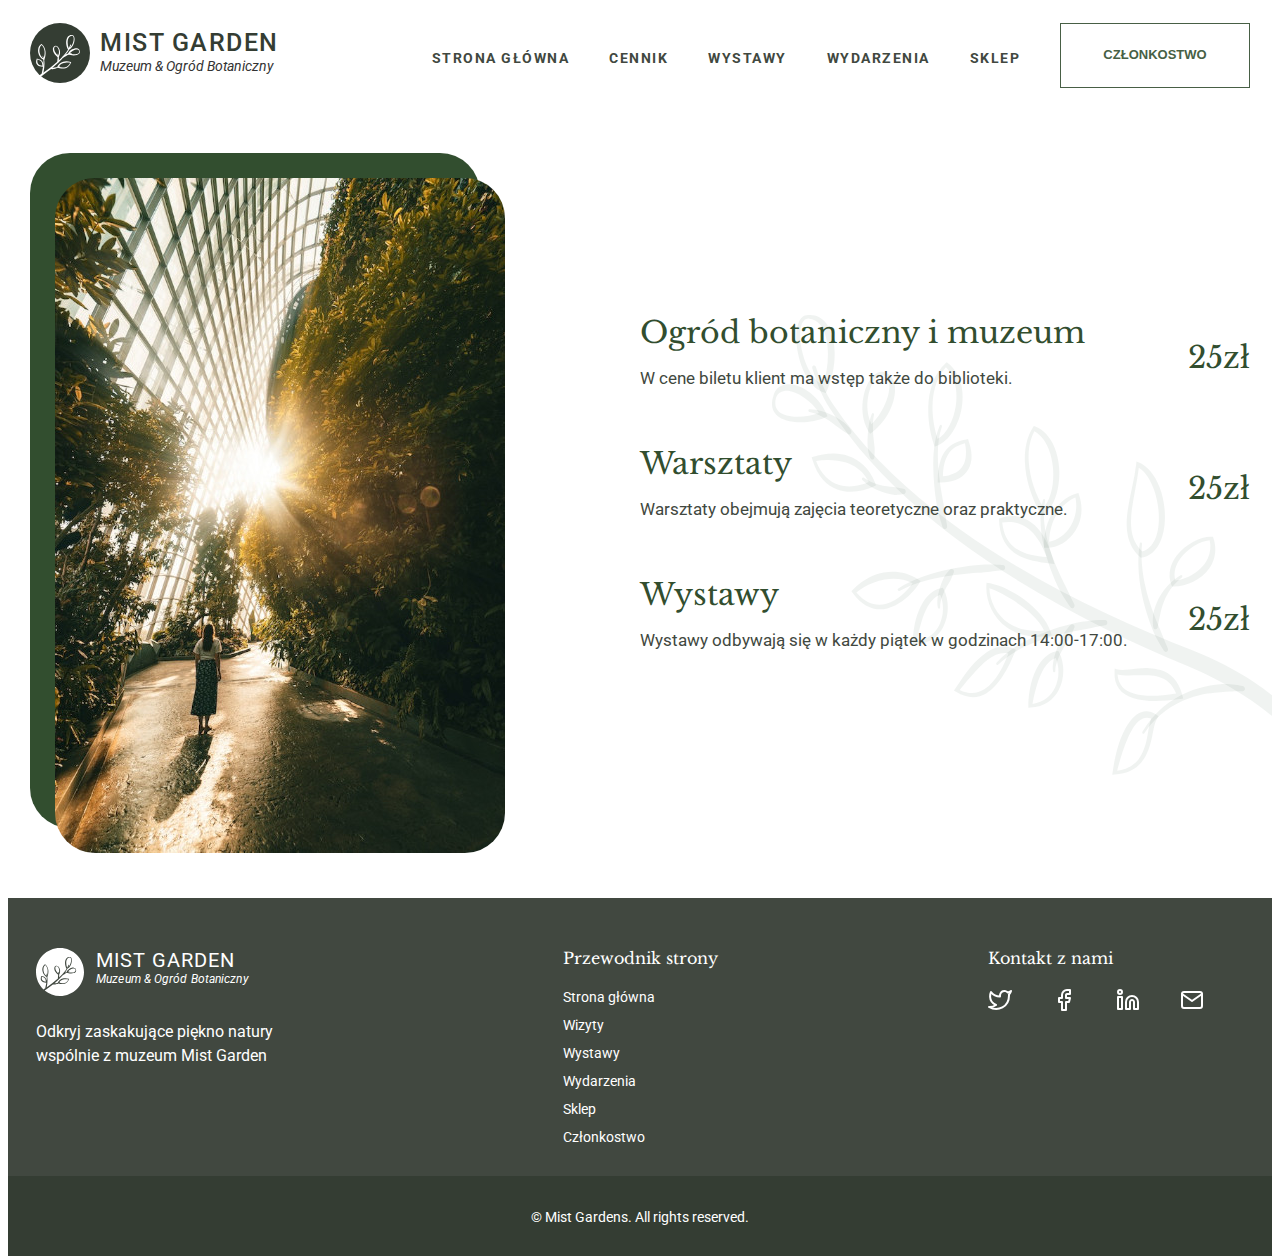
==== pricleList/index.html @ 8dfa7774 "Make price list section" ====
<!DOCTYPE html>
<html lang="en">

<head>
    <meta charset="UTF-8">
    <meta http-equiv="X-UA-Compatible" content="IE=edge">
    <meta name="viewport" content="width=device-width, initial-scale=1.0">
    <title>Document</title>
    <link rel="stylesheet" type="text/css" href="../src/css/first-section.css" />
    <link rel="stylesheet" type="text/css" href="../src/css/footer.css" />
    <link rel="stylesheet" type="text/css" href="../cssSubpages/price-list.css" />
    <link
        href="https://fonts.googleapis.com/css2?family=Libre+Baskerville&family=Roboto:ital,wght@0,300;0,400;0,500;0,700;1,400&display=swap"
        rel="stylesheet">
</head>

<body>
    <div id="price-list-section">
        <header>
            <div class="name-logo">
                <div class="logo">
                    <img src="../src/img/Group.svg">
                </div>
                <div class="name">
                    <h1>MIST GARDEN</h1>
                    <p>Muzeum & Ogród Botaniczny</p>
                </div>
            </div>
            <div id="hamburger-icon" class="menu-icon">
                <input id="checkbox" type="checkbox" name="" id="">
                <div class="hamburger-lines" id="hamburger">
                    <span class="line line1"></span>
                    <span class="line line2"></span>
                    <span class="line line3"></span>
                </div>
            </div>

            <div id="menu" class="menu menu-open">
                <div id="hamburger-menu">
                    <nav>
                        <ul>
                            <li><a class="menu-link" href="../index.html">STRONA GŁÓWNA</a></li>
                            <li><a class="menu-link" href="../pricleList/index.html">CENNIK</a></li>
                            <li><a class="menu-link" href="../exhibitions/index.html">WYSTAWY</a></li>
                            <li class="programs-events"><a class="menu-link" href="../events/index.html">WYDARZENIA</a>
                            </li>
                            <li><a class="menu-link" href="shop/index.html">SKLEP</a></li>
                        </ul>
                        <button class="btn">
                            <svg viewBox="0 0 180 60" class="border-button">
                                <polyline points="179,1 179,59 1,59 1,1 179,1" class="bg-line" />
                                <polyline points="179,1 179,59 1,59 1,1 179,1" class="hl-line" />
                            </svg>
                            <span>CZŁONKOSTWO</span>
                        </button>
                    </nav>
                </div>
            </div>
        </header>
        <div class="price-list-content">
            <div class="price-list-image">
                <div class="green-rectangle"></div>
                <img src="../src/img/garden-sunset-nature.jpg">
            </div>
            <div class="price-list">
                <div class="price-list-row">
                    <div class="price-list-item">
                        <h2>Ogród botaniczny i muzeum</h2>
                        <p>W cene biletu klient ma wstęp także do biblioteki.</p>
                    </div>
                    <div class="price">
                        <h2>25zł</h2>
                    </div>
                </div>
                <div class="price-list-row">
                    <div class="price-list-item">
                        <h2>Warsztaty</h2>
                        <p>Warsztaty obejmują zajęcia teoretyczne oraz praktyczne.</p>
                    </div>
                    <div class="price">
                        <h2>25zł</h2>
                    </div>
                </div>
                <div class="price-list-row">
                    <div class="price-list-item">
                        <h2>Wystawy</h2>
                        <p>Wystawy odbywają się w każdy piątek w godzinach 14:00-17:00.</p>
                    </div>
                    <div class="price">
                        <h2>25zł</h2>
                    </div>
                </div>
                <div class="price-list-branch">
                    <img src="../src/img/Group 2.svg">

                </div>

            </div>
        </div>

        <footer>
            <div class="top-content-footer">
                <div class="first-column">
                    <div class="first-column-flex">
                        <div class="footer-name-logo">
                            <div class="circle-logo">
                                <img src="../src/img/branch.svg">
                            </div>
                            <div class="footer-name">
                                <h4>MIST GARDEN</h4>
                                <h5>Muzeum & Ogród Botaniczny</h5>
                            </div>
                        </div>
                        <div class="footer-text">
                            <p>Odkryj zaskakujące piękno natury wspólnie z muzeum Mist Garden</p>
                        </div>
                    </div>
                </div>
                <div class="second-column">
                    <div class="second-column-flex">
                        <div class="footer-title">
                            <h4>Przewodnik strony</h4>
                        </div>
                        <div class="container-text-link">
                            <div class="text-link">
                                <a href="#">Strona główna</a>
                            </div>
                            <div class="text-link">
                                <a href="#">Wizyty</a>
                            </div>
                            <div class="text-link">
                                <a href="#">Wystawy</a>
                            </div>
                            <div class="text-link">
                                <a href="#">Wydarzenia</a>
                            </div>
                            <div class="text-link">
                                <a href="#">Sklep</a>
                            </div>
                            <div class="text-link">
                                <a href="#">Członkostwo</a>
                            </div>
                        </div>
                    </div>
                </div>
                <div class="third-column">
                    <div class="third-column-flex">
                        <div class="footer-title">
                            <h4>Kontakt z nami</h4>
                        </div>
                        <div class="icons">
                            <div class="social-media">
                                <a href="#"><img src="../src/img/twitter.svg"></a>
                            </div>
                            <div class="social-media">
                                <a href="#"><img src="../src/img/facebook.svg"></a>
                            </div>
                            <div class="social-media">
                                <a href="#"><img src="../src/img/linkedin.svg"></a>
                            </div>
                            <div class="social-media">
                                <a href="#"><img src="../src/img/mail.svg"></a>
                            </div>
                        </div>
                    </div>
                </div>
            </div>
            <div class="bottom-content-footer">
                <div class="end-text-footer">
                    <h5>© <span id="year"></span> Mist Gardens. All rights reserved.</h5>
                </div>
            </div>
        </footer>
    </div>
</body>

</html>
---- src/css/first-section.css ----
@import url('https://fonts.googleapis.com/css2?family=Libre+Baskerville&family=Roboto:ital,wght@0,300;0,400;0,500;0,700;1,400&display=swap');

#first-section {
    height: 892px;
    background-color: #FFFFFF;
}

header {
    display: flex;
    max-width: 1220px;
    margin: auto;
}

nav {
    display: flex;
}

.logo {
    width: 60px;
    height: 60px;
    background-color: #343D33;
    border-radius: 60px;
}

.logo img {
    width: 130px;
    height: 95px;
    transform: scaleX(-1);
    margin-left: -70px;
    margin-top: 12px;
}

.name-logo {
    margin-top: 15px;
    width: 25%;
    display: flex;
}

.name {
    margin-top: 5px;
    margin-left: 10px;
}

.name h1 {
    font-family: roboto;
    font-weight: 500;
    font-size: 25px;
    color: #343D33;
    margin: 0;
    letter-spacing: 1.5px;
    margin-bottom: 1px;
    text-transform: uppercase;
}

.name p {
    font-family: roboto;
    font-weight: 400;
    font-size: 14px;
    color: #333333;
    margin: 0;
    font-style: italic;
}

#hamburger-menu {
    display: flex;
    width: 100%;
    justify-content: flex-end;
}

#hamburger-menu ul {
    display: flex;
    list-style: none;
    align-items: center;
}


#menu {
    display: block;
}

.menu {
    display: flex;
    height: 45px;
    width: 75%;
    margin-top: 15px;
    align-items: center;
    justify-content: flex-end;
    z-index: 100;

}

.menu-icon input {
    /* position: absolute; */
    height: 22px;
    width: 28px;
    margin: 0;
    opacity: 0;
}

.menu-icon {
    display: none;
}

.menu-open {
    display: flex;
}

.menu-open ul {
    padding: 0;
    margin-top: 20px;
    display: flex;
}

.menu-open li {
    list-style: none;
}


.menu a {
    font-family: roboto;
    font-weight: 700;
    color: #414840;
    margin: 0;
    margin-right: 40px;
    text-decoration: none;
    font-size: 14px;
    letter-spacing: 1.5px;
    text-transform: uppercase;
}

.menu-button {
    margin-top: 5px;
}

.menu h5 {
    font-family: roboto;
    font-weight: 700;
    color: #414840;
    margin: 0;
    font-size: 14px;
    letter-spacing: 1.5px;
    text-transform: uppercase;
}

.btn {
    position: relative;
    width: 190px;
    height: 65px;
    cursor: pointer;
    background: transparent;
    border: 1.5px solid #475F45;
    outline: none;
    transition: 1s ease-in-out;
}

svg {
    position: absolute;
    left: 0;
    top: 0;
    fill: none;
    stroke: #475F45;
    stroke-dasharray: 150 480;
    stroke-dashoffset: 150;
    transition: 1s ease-in-out;
}

.btn span {
    color: #475F45;
    font-size: 13px;
    font-weight: 700;
    position: relative;
    top: -1px;
}

.btn:hover {
    transition: 1s ease-in-out;
    background: transparent;
}

.btn-first-section:hover {
    transition: 1s ease-in-out;
    background: #475F45;
}

.btn:hover svg {
    stroke-dashoffset: -480;
}

.btn-first-section svg {
    position: absolute;
    left: 0;
    top: 0;
    fill: none;
    stroke: #FFF;
    stroke-dasharray: 150 480;
    stroke-dashoffset: 150;
    transition: 1s ease-in-out;
}

.first-section-content {
    display: flex;
    height: 90%;
    align-items: center;
    margin: auto;
    max-width: 1220px;
}

.left-content {
    width: 50%;
}

.page-title h1 {
    font-size: 53px;
    font-family: Libre Baskerville;
    font-weight: 400;
    color: #343D33;
    margin: 0;
}

.page-title h2 {
    font-family: Roboto;
    font-weight: 300;
    color: #414840;
    width: 390px;
    margin: 0;
    margin-top: 15px;
}

.btn-text span {
    font-size: 18px;
    text-transform: uppercase;
}

.btn-first-section {
    margin-right: 40px;
    background-color: #475F45;
}

.btn-first-section span {
    color: white;
}

.buttons {
    display: flex;
    margin-top: 32px;
}

.right-content {
    width: 50%;
    display: flex;
    justify-content: flex-end;
}

.border-and-img {
    display: flex;
}

.img-in-border {
    position: absolute;
    margin-top: 10px;
    margin-left: 10px;
}
---- src/css/footer.css ----
footer {
    height: 352px;
    background-color: #414840;
}

.top-content-footer {
    display: flex;
    margin: auto;
    padding-top: 50px;
    justify-content: center;
    max-width: 1220px;
    padding-bottom: 20px;
}

.first-column {
    width: 33%;
    display: flex;
    justify-content: flex-start;
}

.footer-name-logo {
    display: flex;
}

.footer-name {
    margin-left: 12px;
}

.footer-name h4 {
    font-family: Roboto;
    font-weight: 400;
    font-size: 20px;
    color: #FFFFFF;
    letter-spacing: 1px;
    margin: 0;
}

.footer-name h5 {
    font-family: Roboto;
    font-style: italic;
    font-weight: 400;
    font-size: 12px;
    letter-spacing: 0.1px;
    color: #FFFFFF;
    margin: 0;
}

.footer-text {
    margin-top: 20px;
}

.footer-text p {
    font-family: Roboto;
    font-weight: 400;
    font-size: 16px;
    color: #FFFFFF;
    line-height: 24px;
    width: 269px;
    margin: 0;
}

.second-column {
    width: 33%;
    display: flex;
    justify-content: center;
}

.footer-title h4 {
    font-family: Libre Baskerville;
    font-weight: 400;
    font-size: 16px;
    color: #FFFFFF;
    margin: 0;
}

.text-link {
    margin-bottom: 10px;
}

.text-link a {
    font-family: Roboto;
    font-weight: 400;
    font-size: 14px;
    color: #FFFFFF;
    margin: 0;
    text-decoration: none;
}

.third-column {
    width: 33%;
    display: flex;
    justify-content: flex-end;
}

.container-text-link {
    margin-top: 20px;
}

.icons {
    display: flex;
}

.social-media {
    margin-right: 40px;
    margin-top: 20px;
}

.end-text-footer h5 {
    font-family: Roboto;
    font-weight: 400;
    font-size: 14px;
    color: #FFFFFF;
    align-items: center;
    padding-top: 10px;
    text-decoration: none;
}

.bottom-content-footer {
    height: 80px;
    background-color: #343D33;
    display: flex;
    justify-content: center;
}
---- cssSubpages/price-list.css ----
#price-list-section {
    position: relative;
}

.price-list-content {
    display: flex;
    max-width: 1220px;
    margin: auto;
    margin-top: 70px;
    margin-bottom: 70px;
}

.price-list-image {
    display: flex;
    width: 50%;
}

.green-rectangle {
    width: 450px;
    height: 675px;
    background-color: #324E2F;
    border-radius: 40px;
}

.price-list-image img {
    border-radius: 40px;
    position: absolute;
    margin-top: 25px;
    margin-left: 25px;
}

.price-list {
    width: 50%;
    margin: auto;
}

.price-list-row {
    display: flex;
    justify-content: space-between;
    margin: 40px 0;
}

.price-list-item h2 {
    margin: 0;
    font-family: Libre Baskerville;
    font-size: 30px;
    color: #324E2F;
    font-weight: 400;
}

.price-list-item p {
    font-family: roboto;
    font-size: 17px;
    color: #414840;
}

.price h2 {
    font-family: Libre Baskerville;
    font-size: 30px;
    color: #324E2F;
    font-weight: 400;
}

.price-list-branch img {
    z-index: -1;
    position: absolute;
    right: 0;
    bottom: 35%;
}
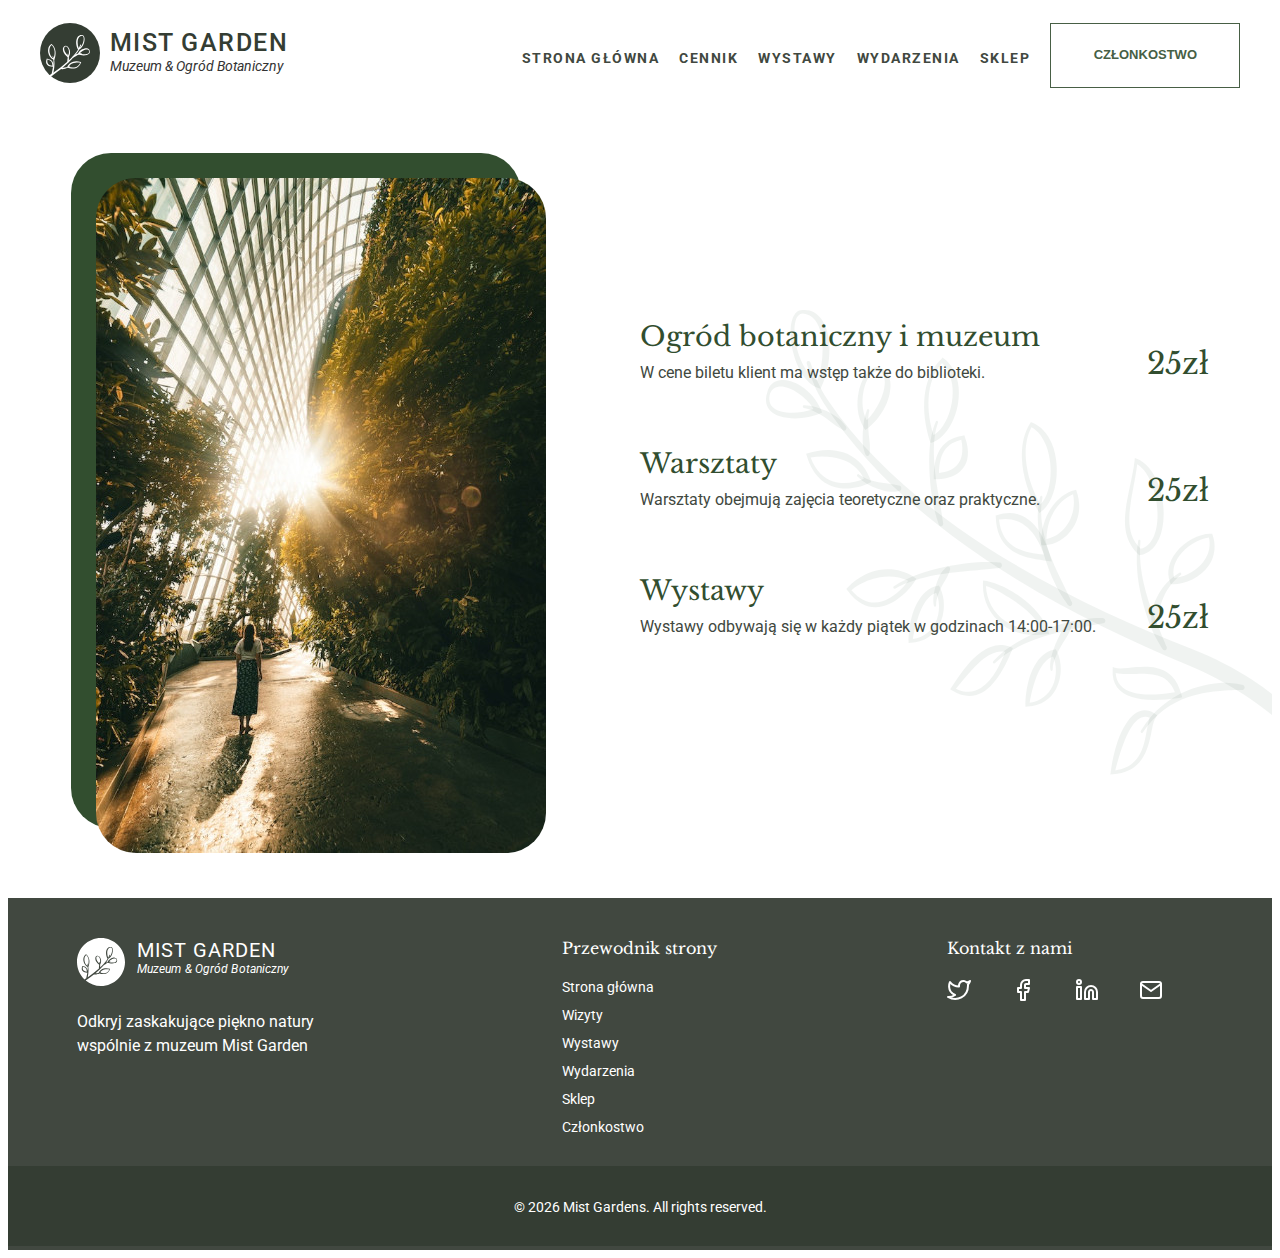
==== commit 87a34cd2: "Make responsive price list page" ====
--- a/pricleList/index.html
+++ b/pricleList/index.html
@@ -8,170 +8,184 @@
     <title>Document</title>
     <link rel="stylesheet" type="text/css" href="../src/css/first-section.css" />
     <link rel="stylesheet" type="text/css" href="../src/css/footer.css" />
-    <link rel="stylesheet" type="text/css" href="../cssSubpages/price-list.css" />
+    <link rel="stylesheet" type="text/css" href="../price-list-css/price-list.css" />
+    <link rel="stylesheet" type="text/css" href="../price-list-css/responsive-price-list/max-width1800.css" />
+    <link rel="stylesheet" type="text/css" href="../price-list-css/responsive-price-list/max-width1400.css" />
+    <link rel="stylesheet" type="text/css" href="../price-list-css/responsive-price-list/max-width1200.css" />
+    <link rel="stylesheet" type="text/css" href="../price-list-css/responsive-price-list/max-width992.css" />
+    <link rel="stylesheet" type="text/css" href="../price-list-css/responsive-price-list/max-width768.css" />
+    <link rel="stylesheet" type="text/css" href="../price-list-css/responsive-price-list/max-width620.css" />
+    <link rel="stylesheet" type="text/css" href="../price-list-css/responsive-price-list/max-width550.css" />
+    <link rel="stylesheet" type="text/css" href="../price-list-css/responsive-price-list/max-width414.css" />
+    <link rel="stylesheet" type="text/css" href="../price-list-css/responsive-price-list/max-width300.css" />
     <link
         href="https://fonts.googleapis.com/css2?family=Libre+Baskerville&family=Roboto:ital,wght@0,300;0,400;0,500;0,700;1,400&display=swap"
         rel="stylesheet">
 </head>
 
 <body>
-    <div id="price-list-section">
-        <header>
-            <div class="name-logo">
-                <div class="logo">
-                    <img src="../src/img/Group.svg">
+    <div>
+        <div id="price-list-section">
+            <header>
+                <div class="name-logo">
+                    <div class="logo">
+                        <img src="../src/img/Group.svg">
+                    </div>
+                    <div class="name">
+                        <h1>MIST GARDEN</h1>
+                        <p>Muzeum & Ogród Botaniczny</p>
+                    </div>
                 </div>
-                <div class="name">
-                    <h1>MIST GARDEN</h1>
-                    <p>Muzeum & Ogród Botaniczny</p>
+                <div id="hamburger-icon" class="menu-icon">
+                    <input id="checkbox" type="checkbox" name="" id="">
+                    <div class="hamburger-lines" id="hamburger">
+                        <span class="line line1"></span>
+                        <span class="line line2"></span>
+                        <span class="line line3"></span>
+                    </div>
                 </div>
-            </div>
-            <div id="hamburger-icon" class="menu-icon">
-                <input id="checkbox" type="checkbox" name="" id="">
-                <div class="hamburger-lines" id="hamburger">
-                    <span class="line line1"></span>
-                    <span class="line line2"></span>
-                    <span class="line line3"></span>
+
+                <div id="menu" class="menu menu-open">
+                    <div id="hamburger-menu">
+                        <nav>
+                            <ul>
+                                <li><a class="menu-link" href="../index.html">STRONA GŁÓWNA</a></li>
+                                <li><a class="menu-link" href="../pricleList/index.html">CENNIK</a></li>
+                                <li><a class="menu-link" href="../exhibitions/index.html">WYSTAWY</a></li>
+                                <li class="programs-events"><a class="menu-link"
+                                        href="../events/index.html">WYDARZENIA</a>
+                                </li>
+                                <li><a class="menu-link" href="shop/index.html">SKLEP</a></li>
+                            </ul>
+                            <button class="btn">
+                                <svg viewBox="0 0 180 60" class="border-button">
+                                    <polyline points="179,1 179,59 1,59 1,1 179,1" class="bg-line" />
+                                    <polyline points="179,1 179,59 1,59 1,1 179,1" class="hl-line" />
+                                </svg>
+                                <span>CZŁONKOSTWO</span>
+                            </button>
+                        </nav>
+                    </div>
+                </div>
+            </header>
+            <div class="price-list-content">
+                <div class="price-list-image">
+                    <div class="green-rectangle"></div>
+                    <img src="../src/img/garden-sunset-nature.jpg">
+                </div>
+                <div class="price-list">
+                    <div class="price-list-row">
+                        <div class="price-list-item">
+                            <h2>Ogród botaniczny i muzeum</h2>
+                            <p>W cene biletu klient ma wstęp także do biblioteki.</p>
+                        </div>
+                        <div class="price">
+                            <h2>25zł</h2>
+                        </div>
+                    </div>
+                    <div class="price-list-row">
+                        <div class="price-list-item">
+                            <h2>Warsztaty</h2>
+                            <p>Warsztaty obejmują zajęcia teoretyczne oraz praktyczne.</p>
+                        </div>
+                        <div class="price">
+                            <h2>25zł</h2>
+                        </div>
+                    </div>
+                    <div class="price-list-row">
+                        <div class="price-list-item">
+                            <h2>Wystawy</h2>
+                            <p>Wystawy odbywają się w każdy piątek w godzinach 14:00-17:00.</p>
+                        </div>
+                        <div class="price">
+                            <h2>25zł</h2>
+                        </div>
+                    </div>
+                    <div class="price-list-branch">
+                        <img src="../src/img/Group 2.svg">
+
+                    </div>
+
                 </div>
             </div>
 
-            <div id="menu" class="menu menu-open">
-                <div id="hamburger-menu">
-                    <nav>
-                        <ul>
-                            <li><a class="menu-link" href="../index.html">STRONA GŁÓWNA</a></li>
-                            <li><a class="menu-link" href="../pricleList/index.html">CENNIK</a></li>
-                            <li><a class="menu-link" href="../exhibitions/index.html">WYSTAWY</a></li>
-                            <li class="programs-events"><a class="menu-link" href="../events/index.html">WYDARZENIA</a>
-                            </li>
-                            <li><a class="menu-link" href="shop/index.html">SKLEP</a></li>
-                        </ul>
-                        <button class="btn">
-                            <svg viewBox="0 0 180 60" class="border-button">
-                                <polyline points="179,1 179,59 1,59 1,1 179,1" class="bg-line" />
-                                <polyline points="179,1 179,59 1,59 1,1 179,1" class="hl-line" />
-                            </svg>
-                            <span>CZŁONKOSTWO</span>
-                        </button>
-                    </nav>
-                </div>
-            </div>
-        </header>
-        <div class="price-list-content">
-            <div class="price-list-image">
-                <div class="green-rectangle"></div>
-                <img src="../src/img/garden-sunset-nature.jpg">
-            </div>
-            <div class="price-list">
-                <div class="price-list-row">
-                    <div class="price-list-item">
-                        <h2>Ogród botaniczny i muzeum</h2>
-                        <p>W cene biletu klient ma wstęp także do biblioteki.</p>
-                    </div>
-                    <div class="price">
-                        <h2>25zł</h2>
-                    </div>
-                </div>
-                <div class="price-list-row">
-                    <div class="price-list-item">
-                        <h2>Warsztaty</h2>
-                        <p>Warsztaty obejmują zajęcia teoretyczne oraz praktyczne.</p>
-                    </div>
-                    <div class="price">
-                        <h2>25zł</h2>
-                    </div>
-                </div>
-                <div class="price-list-row">
-                    <div class="price-list-item">
-                        <h2>Wystawy</h2>
-                        <p>Wystawy odbywają się w każdy piątek w godzinach 14:00-17:00.</p>
-                    </div>
-                    <div class="price">
-                        <h2>25zł</h2>
-                    </div>
-                </div>
-                <div class="price-list-branch">
-                    <img src="../src/img/Group 2.svg">
-
-                </div>
-
-            </div>
-        </div>
-
-        <footer>
-            <div class="top-content-footer">
-                <div class="first-column">
-                    <div class="first-column-flex">
-                        <div class="footer-name-logo">
-                            <div class="circle-logo">
-                                <img src="../src/img/branch.svg">
+            <footer>
+                <div class="top-content-footer">
+                    <div class="first-column">
+                        <div class="first-column-flex">
+                            <div class="footer-name-logo">
+                                <div class="circle-logo">
+                                    <img src="../src/img/branch.svg">
+                                </div>
+                                <div class="footer-name">
+                                    <h4>MIST GARDEN</h4>
+                                    <h5>Muzeum & Ogród Botaniczny</h5>
+                                </div>
                             </div>
-                            <div class="footer-name">
-                                <h4>MIST GARDEN</h4>
-                                <h5>Muzeum & Ogród Botaniczny</h5>
+                            <div class="footer-text">
+                                <p>Odkryj zaskakujące piękno natury wspólnie z muzeum Mist Garden</p>
                             </div>
                         </div>
-                        <div class="footer-text">
-                            <p>Odkryj zaskakujące piękno natury wspólnie z muzeum Mist Garden</p>
+                    </div>
+                    <div class="second-column">
+                        <div class="second-column-flex">
+                            <div class="footer-title">
+                                <h4>Przewodnik strony</h4>
+                            </div>
+                            <div class="container-text-link">
+                                <div class="text-link">
+                                    <a href="#">Strona główna</a>
+                                </div>
+                                <div class="text-link">
+                                    <a href="#">Wizyty</a>
+                                </div>
+                                <div class="text-link">
+                                    <a href="#">Wystawy</a>
+                                </div>
+                                <div class="text-link">
+                                    <a href="#">Wydarzenia</a>
+                                </div>
+                                <div class="text-link">
+                                    <a href="#">Sklep</a>
+                                </div>
+                                <div class="text-link">
+                                    <a href="#">Członkostwo</a>
+                                </div>
+                            </div>
                         </div>
                     </div>
-                </div>
-                <div class="second-column">
-                    <div class="second-column-flex">
-                        <div class="footer-title">
-                            <h4>Przewodnik strony</h4>
-                        </div>
-                        <div class="container-text-link">
-                            <div class="text-link">
-                                <a href="#">Strona główna</a>
+                    <div class="third-column">
+                        <div class="third-column-flex">
+                            <div class="footer-title">
+                                <h4>Kontakt z nami</h4>
                             </div>
-                            <div class="text-link">
-                                <a href="#">Wizyty</a>
-                            </div>
-                            <div class="text-link">
-                                <a href="#">Wystawy</a>
-                            </div>
-                            <div class="text-link">
-                                <a href="#">Wydarzenia</a>
-                            </div>
-                            <div class="text-link">
-                                <a href="#">Sklep</a>
-                            </div>
-                            <div class="text-link">
-                                <a href="#">Członkostwo</a>
+                            <div class="icons">
+                                <div class="social-media">
+                                    <a href="#"><img src="../src/img/twitter.svg"></a>
+                                </div>
+                                <div class="social-media">
+                                    <a href="#"><img src="../src/img/facebook.svg"></a>
+                                </div>
+                                <div class="social-media">
+                                    <a href="#"><img src="../src/img/linkedin.svg"></a>
+                                </div>
+                                <div class="social-media">
+                                    <a href="#"><img src="../src/img/mail.svg"></a>
+                                </div>
                             </div>
                         </div>
                     </div>
                 </div>
-                <div class="third-column">
-                    <div class="third-column-flex">
-                        <div class="footer-title">
-                            <h4>Kontakt z nami</h4>
-                        </div>
-                        <div class="icons">
-                            <div class="social-media">
-                                <a href="#"><img src="../src/img/twitter.svg"></a>
-                            </div>
-                            <div class="social-media">
-                                <a href="#"><img src="../src/img/facebook.svg"></a>
-                            </div>
-                            <div class="social-media">
-                                <a href="#"><img src="../src/img/linkedin.svg"></a>
-                            </div>
-                            <div class="social-media">
-                                <a href="#"><img src="../src/img/mail.svg"></a>
-                            </div>
-                        </div>
+                <div class="bottom-content-footer">
+                    <div class="end-text-footer">
+                        <h5>© <span id="year"></span> Mist Gardens. All rights reserved.</h5>
                     </div>
                 </div>
-            </div>
-            <div class="bottom-content-footer">
-                <div class="end-text-footer">
-                    <h5>© <span id="year"></span> Mist Gardens. All rights reserved.</h5>
-                </div>
-            </div>
-        </footer>
+            </footer>
+        </div>
     </div>
+    <script src="../src/js/menu.js"></script>
+    <script src="../src/js/date.js"></script>
 </body>
 
 </html>--- a/price-list-css/price-list.css
+++ b/price-list-css/price-list.css
@@ -0,0 +1,69 @@
+#price-list-section {
+    position: relative;
+}
+
+.price-list-content {
+    display: flex;
+    max-width: 1220px;
+    margin: auto;
+    margin-top: 70px;
+    margin-bottom: 70px;
+}
+
+.price-list-image {
+    display: flex;
+    width: 50%;
+}
+
+.green-rectangle {
+    width: 450px;
+    height: 675px;
+    background-color: #324E2F;
+    border-radius: 40px;
+}
+
+.price-list-image img {
+    border-radius: 40px;
+    position: absolute;
+    margin-top: 25px;
+    margin-left: 25px;
+}
+
+.price-list {
+    width: 50%;
+    margin: auto;
+}
+
+.price-list-row {
+    display: flex;
+    justify-content: space-between;
+    margin: 40px 0;
+}
+
+.price-list-item h2 {
+    margin: 0;
+    font-family: Libre Baskerville;
+    font-size: 30px;
+    color: #324E2F;
+    font-weight: 400;
+}
+
+.price-list-item p {
+    font-family: roboto;
+    font-size: 17px;
+    color: #414840;
+}
+
+.price h2 {
+    font-family: Libre Baskerville;
+    font-size: 30px;
+    color: #324E2F;
+    font-weight: 400;
+}
+
+.price-list-branch img {
+    z-index: -1;
+    position: absolute;
+    right: 0;
+    bottom: 35%;
+}--- a/price-list-css/responsive-price-list/max-width1800.css
+++ b/price-list-css/responsive-price-list/max-width1800.css
@@ -0,0 +1,33 @@
+@media only screen and (max-width: 1800px) {
+
+    /* header */
+
+    header {
+        width: 85%;
+    }
+
+    .menu {
+        width: 74%;
+    }
+
+    .name-logo {
+        width: 24%;
+    }
+
+    .menu-ikon {
+        display: none;
+    }
+
+    /* content */
+
+    .price-list-content {
+        width: 80%;
+    }
+
+    /* footer */
+
+    .top-content-footer {
+        width: 80%;
+        padding-top: 40px;
+    }
+}--- a/price-list-css/responsive-price-list/max-width1400.css
+++ b/price-list-css/responsive-price-list/max-width1400.css
@@ -0,0 +1,44 @@
+@media only screen and (max-width: 1400px) {
+    /* header */
+
+    header {
+        width: 95%;
+    }
+
+    .name-logo {
+        width: 28%;
+    }
+
+    .menu {
+        width: 72%;
+    }
+
+    .menu a {
+        margin-right: 20px;
+    }
+
+    /* content */
+
+    .price-list-content {
+        width: 90%;
+    }
+
+    .price-list-item h2 {
+        font-size: 27px;
+    }
+
+    .price-list-item p {
+        font-size: 16px;
+        margin-top: 10px;
+    }
+
+    .price-list-branch img {
+        width: 40%;
+    }
+
+    /* footer */
+
+    .top-content-footer {
+        width: 90%;
+    }
+}--- a/price-list-css/responsive-price-list/max-width1200.css
+++ b/price-list-css/responsive-price-list/max-width1200.css
@@ -0,0 +1,94 @@
+@media only screen and (max-width: 1200px) {
+
+    /* header */
+    header {
+        width: 97%;
+    }
+
+    .name-logo {
+        width: 27%;
+    }
+
+    .name h1 {
+        font-size: 24px;
+    }
+
+    .name p {
+        font-size: 13px;
+    }
+
+    .menu {
+        width: 80%;
+    }
+
+    .menu a {
+        margin-right: 22px;
+        letter-spacing: 1px;
+        font-size: 13px;
+    }
+
+    .logo {
+        width: 55px;
+        height: 55px;
+    }
+
+    .btn {
+        width: 170px;
+        height: 58px;
+    }
+
+    .btn-text span {
+        font-size: 16px;
+    }
+
+    .button-header {
+        width: 150px;
+        height: 45px;
+    }
+
+    .button-header h5 {
+        margin: auto;
+        font-size: 13px;
+    }
+
+    /* content */
+
+    .price-list-image {
+        width: 45%;
+    }
+
+    .price-list {
+        width: 55%;
+    }
+
+    .price-list-item h2 {
+        font-size: 25px;
+    }
+
+    .price-list-item p {
+        font-size: 14px;
+    }
+
+    .price h2 {
+        font-size: 28px;
+    }
+
+    .green-rectangle {
+        width: 330px;
+        height: 495px;
+    }
+
+    .price-list-image img {
+        width: 330px;
+    }
+
+    .price-list-branch img {
+        width: 35%;
+    }
+
+    /* footer */
+
+    .top-content-footer {
+        width: 85%;
+    }
+}--- a/price-list-css/responsive-price-list/max-width992.css
+++ b/price-list-css/responsive-price-list/max-width992.css
@@ -0,0 +1,357 @@
+@media only screen and (max-width: 992px) {
+    /* header */
+
+    header {
+        width: 95%;
+        justify-content: space-between;
+    }
+
+    nav {
+        display: block;
+    }
+
+    #hamburger-menu {
+        display: block;
+        float: none;
+        margin-top: 60px;
+    }
+
+    #hamburger-menu ul {
+        display: block;
+    }
+
+    .menu {
+        position: fixed;
+        width: 45%;
+        height: 100vh;
+        background-color: rgb(250, 250, 250);
+        opacity: 0.95;
+        right: 0;
+        margin: 0;
+        display: block;
+        line-height: 80px;
+        display: none;
+        -webkit-tap-highlight-color: rgba(0, 0, 0, 0);
+        transform: translateX(0%);
+        transition: transform .3s;
+        will-change: transform;
+        contain: paint;
+        animation-duration: .7s;
+    }
+
+    .menu ul {
+        padding: 0;
+        margin: 0;
+        text-align: center;
+    }
+
+    .menu-icon {
+        display: flex;
+        z-index: 101;
+        width: 22px;
+        display: flex;
+        flex-direction: column;
+        justify-content: center;
+    }
+
+    .sticky-menu-icon {
+        animation-name: slide-in;
+        display: block;
+        text-align: center;
+        display: flex;
+        justify-content: center;
+        flex-direction: column;
+    }
+
+    .menu-icon input {
+        position: absolute;
+        border: transprent;
+        height: 22px;
+        width: 22px;
+        z-index: 100;
+        opacity: 0;
+        margin: 0;
+        visibility: visible;
+    }
+
+    input.sticky-hamburger,
+    .hamburger-lines.sticky-hamburger {
+        position: fixed;
+    }
+
+    .sticky-menu-icon .hamburger-lines {
+        height: 23px;
+        width: 28px;
+        z-index: 2;
+        display: flex;
+        flex-direction: column;
+        justify-content: space-between;
+    }
+
+    .btn span {
+        font-size: 13px;
+    }
+
+    .button {
+        margin: 0 15px 0 15px;
+    }
+
+    #menu {
+        display: none;
+    }
+
+    .menu-open {
+        display: block;
+        text-align: center;
+        animation-name: slide-out;
+    }
+
+    @keyframes slide-out {
+        0% {
+            transform: translate(100%);
+        }
+
+        100% {
+            transform: translate(0%);
+        }
+    }
+
+    .menu-close {
+        animation-name: slide-in;
+        display: block;
+        text-align: center;
+        display: flex;
+        justify-content: center;
+        flex-direction: column;
+    }
+
+    @keyframes slide-in {
+        0% {
+            transform: translateX(0%)
+        }
+
+        100% {
+            transform: translateX(100%)
+        }
+    }
+
+    .menu-close li {
+        list-style: none;
+    }
+
+    .menu-open ul a:hover {
+        color: #475F45;
+        transition: color 0.3s ease-in-out;
+    }
+
+    .menu-open ul {
+        display: block;
+    }
+
+    .menu-open li {
+        list-style: none;
+    }
+
+    .menu-icon .hamburger-lines {
+        display: block;
+        height: 22px;
+        width: 22px;
+        z-index: 2;
+        display: flex;
+        flex-direction: column;
+        justify-content: space-between;
+    }
+
+    .line {
+        display: block;
+        height: 4px;
+        width: 100%;
+        border-radius: 10px;
+        background: #0e2431;
+    }
+
+    .navbar-container input[type="checkbox"] {
+        position: absolute;
+        display: block;
+        height: 32px;
+        width: 30px;
+        top: 20px;
+        left: 20px;
+        z-index: 5;
+        opacity: 0;
+    }
+
+    .menu-icon .hamburger-lines .line {
+        transform-origin: 0% 0%;
+        transition: transform 0.4s ease-in-out;
+    }
+
+    .menu-icon input[type="checkbox"]:checked~.menu-items {
+        transform: translateX(0);
+    }
+
+    .sticky-menu-icon .hamburger-lines .line1 {
+        transform-origin: 0% 0%;
+        transition: transform 0.4s ease-in-out;
+        width: 27px;
+        transform: rotate(45deg);
+    }
+
+    .menu-icon input[type="checkbox"]:checked~.hamburger-lines .line2 {
+        transform: scaleY(0);
+        transition: transform 0.2s ease-in-out;
+    }
+
+    .sticky-menu-icon .hamburger-lines .line3 {
+        transform-origin: 0% 100%;
+        transition: transform 0.4s ease-in-out;
+        width: 27px;
+        transform: rotate(-45deg);
+    }
+
+    .menu-link {
+        display: flex;
+        justify-content: center;
+    }
+
+    .menu a {
+        background-image: linear-gradient(to right,
+                #475F45,
+                #475F45 50%,
+                #000 50%);
+        background-size: 200% 100%;
+        background-position: -100%;
+        display: inline;
+        padding: 5px 0;
+        position: relative;
+        -webkit-background-clip: text;
+        -webkit-text-fill-color: transparent;
+        transition: all 0.3s ease-in-out;
+        letter-spacing: 2px;
+        font-size: 16px;
+        margin: 0;
+        cursor: pointer;
+        display: inline;
+    }
+
+    .menu a:before {
+        content: '';
+        background: #475F45;
+        display: block;
+        position: absolute;
+        bottom: -3px;
+        left: 0;
+        width: 0;
+        height: 3px;
+        transition: all 0.3s ease-in-out;
+    }
+
+    .menu a:hover {
+        background-position: 0;
+    }
+
+    .menu a:hover::before {
+        width: 100%;
+    }
+
+
+    .button-header h5 {
+        background-image: linear-gradient(to right,
+                #475F45,
+                #475F45 50%,
+                #000 50%);
+        background-size: 200% 100%;
+        background-position: -100%;
+        display: inline;
+        padding: 5px 0;
+        position: relative;
+        -webkit-background-clip: text;
+        -webkit-text-fill-color: transparent;
+        transition: all 0.3s ease-in-out;
+    }
+
+    .button-header h5:before {
+        content: '';
+        background: #475F45;
+        display: block;
+        position: absolute;
+        bottom: -3px;
+        left: 0;
+        width: 0;
+        height: 3px;
+        transition: all 0.3s ease-in-out;
+    }
+
+    .button-header h5:hover {
+        background-position: 0;
+    }
+
+    .button-header:hover {
+        box-shadow: none;
+    }
+
+    .button-header h5:hover::before {
+        width: 100%;
+    }
+
+    .menu-button {
+        display: flex;
+        justify-content: center;
+    }
+
+    .button-header h5 {
+        margin: auto;
+        font-size: 16px;
+    }
+
+    .menu-icon img {
+        width: 24px;
+    }
+
+    .name-logo {
+        width: 96.5%;
+    }
+
+    /* content */
+    .price-list-content {
+        display: block;
+        width: 90%;
+    }
+
+    .price-list-image {
+        width: 100%;
+        display: flex;
+        justify-content: center;
+    }
+
+    .price-list {
+        width: 65%;
+        margin-top: 60px;
+    }
+
+    .price-list-item h2 {
+        font-size: 24px;
+    }
+
+    .price-list-item p {
+        font-size: 12px;
+    }
+
+    .green-rectangle {
+        width: 450px;
+        height: 675px;
+    }
+
+    .price-list-image img {
+        width: 450px;
+        height: 675px;
+        margin-left: 40px;
+    }
+
+    .price-list-branch img {
+        width: 45%;
+        bottom: 22%;
+    }
+
+    /* footer */
+}--- a/price-list-css/responsive-price-list/max-width768.css
+++ b/price-list-css/responsive-price-list/max-width768.css
@@ -0,0 +1,79 @@
+@media only screen and (max-width: 768px) {
+
+    /* content */
+
+    body {
+        margin: 0;
+    }
+
+    .price-list-item h2 {
+        font-size: 23px;
+    }
+
+    .price-list {
+        width: 80%;
+    }
+
+    .price-list-branch img {
+        width: 50%;
+        bottom: 38%;
+    }
+
+    .price-list-image img {
+        width: 330px;
+        height: 495px;
+    }
+
+    .green-rectangle {
+        width: 330px;
+        height: 495px;
+    }
+
+    /* footer */
+
+    footer {
+        height: initial;
+    }
+
+    .top-content-footer {
+        display: block;
+    }
+
+    .footer-name-logo {
+        justify-content: center;
+    }
+
+    .footer-text p {
+        font-size: 16px;
+        width: 60%;
+        margin: auto;
+        margin-bottom: 30px;
+    }
+
+    .first-column {
+        width: 100%;
+        justify-content: center;
+        text-align: center;
+    }
+
+    .second-column {
+        width: 100%;
+        text-align: center;
+    }
+
+    .third-column {
+        width: 100%;
+        justify-content: center;
+        text-align: center;
+        margin-top: 50px;
+    }
+
+    .social-media {
+        margin: 20px 20px 0 20px;
+    }
+
+    .icons {
+        margin-bottom: 10px;
+    }
+
+}--- a/price-list-css/responsive-price-list/max-width620.css
+++ b/price-list-css/responsive-price-list/max-width620.css
@@ -0,0 +1,24 @@
+@media only screen and (max-width: 620px) {
+    /* content */
+
+    .price-list-item h2 {
+        font-size: 17px;
+    }
+
+    .price-list-item p {
+        font-size: 10px;
+    }
+
+    .green-rectangle {
+        width: 330px;
+        height: 495px;
+    }
+
+    .price h2 {
+        font-size: 25px;
+    }
+
+    .price-list {
+        width: 80%;
+    }
+}--- a/price-list-css/responsive-price-list/max-width550.css
+++ b/price-list-css/responsive-price-list/max-width550.css
@@ -0,0 +1,43 @@
+@media only screen and (max-width: 550px) {
+
+    /* header */
+    /* content */
+    .price-list {
+        width: 97%;
+    }
+
+    .price-list-image img {
+        width: 240px;
+        height: 360px;
+        border-radius: 20px;
+    }
+
+    .green-rectangle {
+        width: 240px;
+        height: 360px;
+        border-radius: 20px;
+    }
+
+    .price-list-row {
+        margin: 20px 0;
+    }
+
+    .price-list-item h2 {
+        font-size: 13px;
+    }
+
+    .price h2 {
+        font-size: 22px;
+    }
+
+    .price-list-branch img {
+        width: 65%;
+        bottom: 45%;
+    }
+
+    .price-list-item {
+        width: 70%;
+    }
+
+    /* footer */
+}--- a/price-list-css/responsive-price-list/max-width414.css
+++ b/price-list-css/responsive-price-list/max-width414.css
@@ -0,0 +1,144 @@
+@media only screen and (max-width: 414px) {
+
+    /* header */
+    .name {
+        padding-left: 5px;
+    }
+
+    .name-logo {
+        width: 94%;
+    }
+
+    .menu-icon {
+        width: 6%;
+    }
+
+    .logo {
+        width: 35px;
+        height: 35px;
+    }
+
+    .logo img {
+        width: 100px;
+        height: 60px;
+        margin-left: -53px;
+        margin-top: 7px;
+    }
+
+    .menu-icon .hamburger-lines {
+        width: 17px;
+        height: 17px;
+    }
+
+    .menu-icon input {
+        width: 17px;
+        height: 17px;
+    }
+
+    .hamburger-lines .line {
+        height: 2px;
+    }
+
+    .sticky-menu-icon input[type="checkbox"]:checked~.hamburger-lines .line1 {
+        transform: rotate(45deg);
+        width: 21px;
+    }
+
+    .sticky-menu-icon input[type="checkbox"]:checked~.hamburger-lines .line3 {
+        transform: rotate(-45deg);
+        width: 21px;
+    }
+
+    #hamburger-menu {
+        margin-top: 45px;
+    }
+
+    .menu {
+        width: 55%;
+        line-height: 55px;
+    }
+
+    .menu a {
+        font-size: 10px;
+    }
+
+    .name h1 {
+        font-size: 14px;
+    }
+
+    .name p {
+        font-size: 8px;
+    }
+
+    .menu-ikon img {
+        width: 15px;
+    }
+
+    .btn {
+        width: 110px;
+        height: 38px;
+    }
+
+    .btn span {
+        font-size: 10px;
+    }
+
+    .price-list-item {
+        width: 75%;
+    }
+
+    /* content */
+
+    .price h2 {
+        font-size: 20px;
+    }
+
+    .price-list-image img {
+        width: 200px;
+        height: 300px;
+    }
+
+    .green-rectangle {
+        width: 200px;
+        height: 300px;
+    }
+
+    /* footer */
+
+    .footer-name h4 {
+        font-size: 18px;
+    }
+
+    .footer-name h5 {
+        font-size: 10px;
+    }
+
+    .footer-text p {
+        font-size: 12px;
+    }
+
+    .footer-title h4 {
+        font-size: 15px;
+    }
+
+
+    .text-link {
+        margin-bottom: 7px;
+    }
+
+    .text-link a {
+        font-size: 12px;
+    }
+
+    .social-media {
+        margin: 20px 10px 0 10px;
+    }
+
+    .social-media img {
+        width: 80%;
+    }
+
+    .end-text-footer h5 {
+        font-size: 10px;
+    }
+}--- a/price-list-css/responsive-price-list/max-width300.css
+++ b/price-list-css/responsive-price-list/max-width300.css
@@ -0,0 +1,127 @@
+@media only screen and (max-width: 300px) {
+    /* header */
+
+    .menu-icon {
+        width: 8%;
+    }
+
+    .name-logo {
+        width: 92%;
+    }
+
+    .name-log {
+        margin-top: 10px;
+    }
+
+    .name {
+        padding: 0;
+        margin-left: 5px;
+    }
+
+    .menu-icon .hamburger-lines {
+        width: 12px;
+        height: 12px;
+    }
+
+    .menu-icon input {
+        width: 12px;
+        height: 12px;
+        right: 10px;
+    }
+
+    .hamburger-lines .line {
+        height: 1px;
+    }
+
+    .sticky-menu-icon input[type="checkbox"]:checked~.hamburger-lines .line1 {
+        transform: rotate(45deg);
+        width: 16px;
+    }
+
+    .sticky-menu-icon input[type="checkbox"]:checked~.hamburger-lines .line3 {
+        transform: rotate(-45deg);
+        width: 16px;
+    }
+
+    #hamburger-menu {
+        margin-top: 40px;
+    }
+
+    .menu {
+        width: 60%;
+        line-height: 40px;
+    }
+
+    .menu a {
+        font-size: 8px;
+    }
+
+    .second-button h5 {
+        font-size: 8px;
+    }
+
+    .button {
+        margin: 0 5px 0 5px;
+    }
+
+    .btn span {
+        font-size: 8px;
+    }
+
+    /* content */
+
+    .price-list-image img {
+        width: 150px;
+        height: 225px;
+        margin-top: 15px;
+        margin-left: 30px;
+    }
+
+    .green-rectangle {
+        width: 150px;
+        height: 225px;
+    }
+
+    .price h2 {
+        font-size: 15px;
+    }
+
+    .price-list-item h2 {
+        font-size: 15px;
+    }
+
+    .price-list-item {
+        width: 100%;
+    }
+
+    .price-list-branch img {
+        width: 65%;
+        bottom: 50%;
+    }
+
+    .price-list-row {
+        display: block;
+        text-align: center;
+    }
+
+    .price-list-row {
+        margin: 30px 0;
+    }
+
+    /* footer */
+    .footer-name h4 {
+        font-size: 15px;
+    }
+
+    .footer-name h5 {
+        font-size: 8px;
+    }
+
+    .circle-logo img {
+        width: 38px;
+    }
+
+    .footer-text p {
+        width: 75%;
+    }
+}